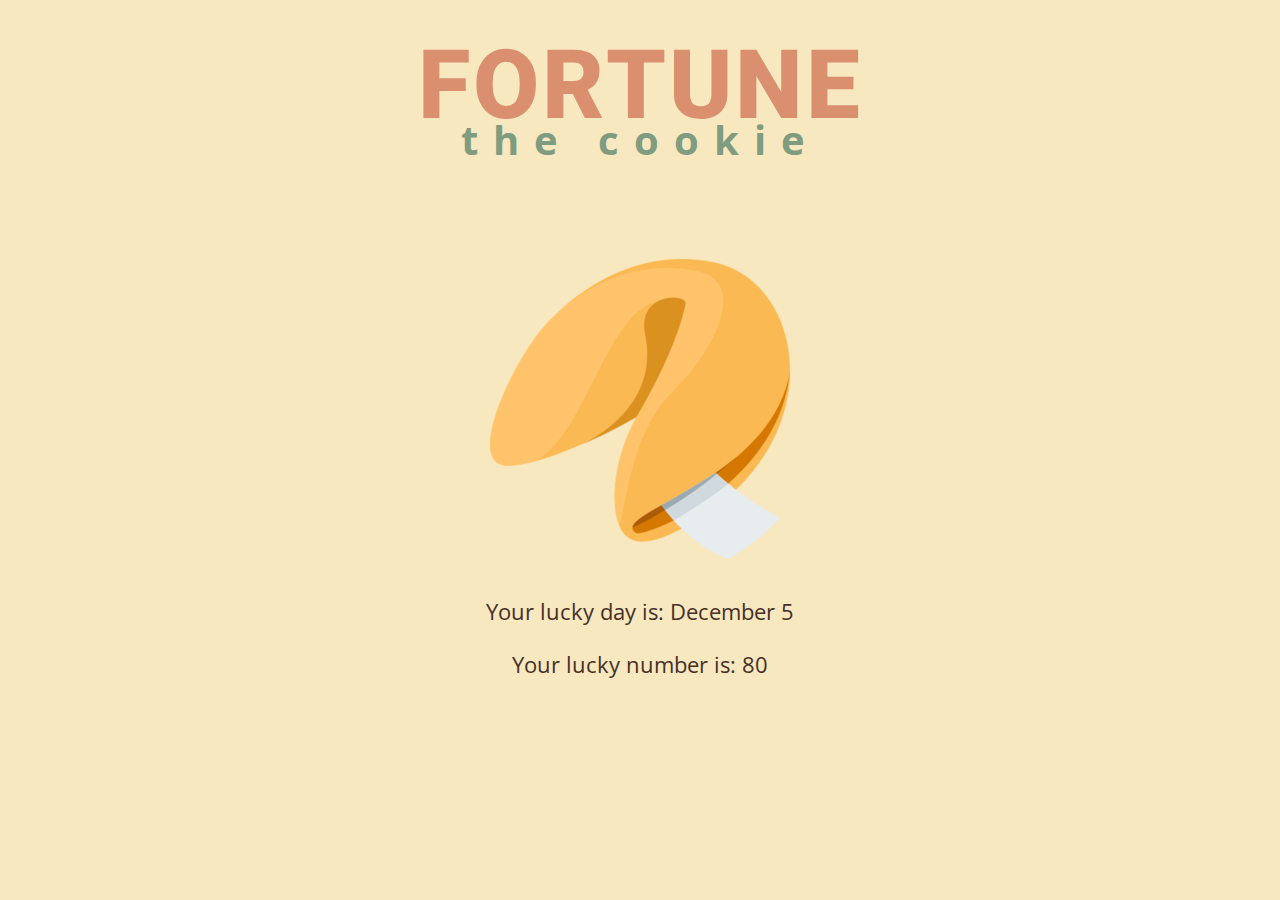
==== fortune-cookie.html @ 745e99c1 "Did some styling per group mood board, added placeholder image that shakes and displays fortune on c" ====
<!DOCTYPE html>
<html lang="en">
<head>
    <meta charset="UTF-8">
    <title>Your fortune awaits...</title>
    <link href="https://fonts.googleapis.com/css?family=Heebo:400,700,800,900|Open+Sans:300&display=swap" rel="stylesheet">
    <link rel="stylesheet" href="css/style.css">
</head>

<body>

<header>
    <h1>Fortune</h1>
    <h2>The Cookie</h2>
</header>

<main>
    <img id="default-cookie-pic" src="images/fortune-cookie-placeholder.png" alt="Fortune cookie that lightly shakes on hover">

    <p id="fortune"></p>
    <p id = "joke"></p>
    <p id = "answer"></p>
    <p id="randomDay"></p>
    <p id="number"></p>
</main>



    <!--Custom Script-->
    <script src="js/fortunes.js"></script>
<!--    <script src="js/random-jokes.js"></script>-->
    <script src="js/days.js"></script>
    <script src="js/lucky-numbers.js"></script>
</body>
</html>
---- css/style.css ----
* {
    box-sizing: border-box;
}

body, html {
    margin: 0;
    padding: 0;
    background-color: #f7e8bf;
    text-align: center;
    font-family: "Open Sans", sans-serif;
    color: #463028;
}

header h1 {
    text-transform: uppercase;
    font-family: 'Heebo', sans-serif;
    font-size: 6em;
    margin-bottom: 0;
    font-weight: 800;
    letter-spacing: 3px;
    color: #da8f6e;
    line-height: .5;
}

header h2 {
    text-transform: lowercase;
    font-family: 'Open Sans', sans-serif;
    margin-top: 0;
    letter-spacing: 15px;
    color: #809c80;
    font-size: 2.5em;
}

p {
    font-size: 1.4em;
}

#default-cookie-pic {
    margin-top: 3em;
}

#default-cookie-pic:hover {
    animation: shake .75s;
    animation-iteration-count: infinite;
    cursor: pointer;
    transition: 0.5s;
}

#fortune {
    display: none;
}

@keyframes shake {
    0% { transform: translate(1px, 1px) rotate(0deg); }
    10% { transform: translate(-1px, -2px) rotate(-1deg); }
    20% { transform: translate(-3px, 0px) rotate(1deg); }
    30% { transform: translate(3px, 2px) rotate(0deg); }
    40% { transform: translate(1px, -1px) rotate(1deg); }
    50% { transform: translate(-1px, 2px) rotate(-1deg); }
    60% { transform: translate(-3px, 1px) rotate(0deg); }
    70% { transform: translate(3px, 1px) rotate(-1deg); }
    80% { transform: translate(-1px, -1px) rotate(1deg); }
    90% { transform: translate(1px, 2px) rotate(0deg); }
    100% { transform: translate(1px, -2px) rotate(-1deg); }
}

#default-cookie-pic:active {
    
}



/* For phones and extra small screens */

@media screen and (max-width:575px) {
    #joke, #answer, #randomDay, #number {
        display: none;
    }

    #default-cookie-pic {
        width: 70%;
    }
}
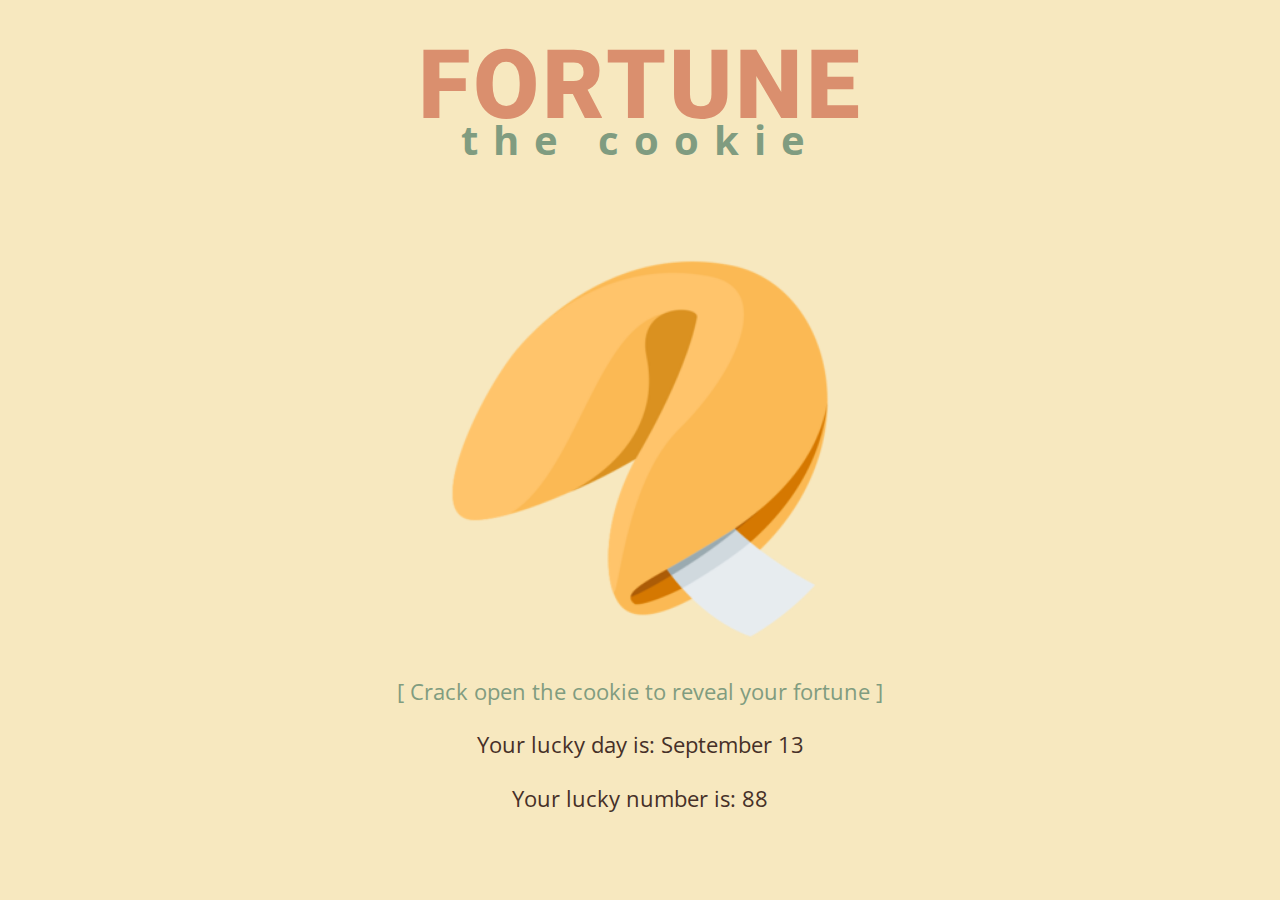
==== commit e7c30a7d: "Made fortune look like it is on a slip of paper, added instructions for user" ====
--- a/fortune-cookie.html
+++ b/fortune-cookie.html
@@ -16,8 +16,11 @@
 
 <main>
     <img id="default-cookie-pic" src="images/fortune-cookie-placeholder.png" alt="Fortune cookie that lightly shakes on hover">
+    <p id="default-instructions">[ Crack open the cookie to reveal your fortune ]</p>
 
     <p id="fortune"></p>
+    <p id="repeat-instructions">[ For a new fortune, click the cookie again ]</p>
+
     <p id = "joke"></p>
     <p id = "answer"></p>
     <p id="randomDay"></p>
--- a/css/style.css
+++ b/css/style.css
@@ -37,38 +37,66 @@
 
 #default-cookie-pic {
     margin-top: 3em;
+    max-width: 400px;
 }
 
 #default-cookie-pic:hover {
-    animation: shake .75s;
-    animation-iteration-count: infinite;
     cursor: pointer;
-    transition: 0.5s;
+    -webkit-animation-name: wiggle;
+    -ms-animation-name: wiggle;
+    -ms-animation-duration: 1000ms;
+    -webkit-animation-duration: 1000ms;
+    -webkit-animation-iteration-count: infinite;
+    -ms-animation-iteration-count: infinite;
+    -webkit-animation-timing-function: ease-in-out;
+    -ms-animation-timing-function: ease-in-out;
 }
 
 #fortune {
     display: none;
+    background-color: white;
+    padding: 40px;
+    border: 3px solid lightgray;
+    color: darkblue;
+    width: 80%;
+    font-weight: bold;
+    max-width: 700px;
+    font-size: 1.7em;
+    margin: 10px auto;
 }
 
-@keyframes shake {
-    0% { transform: translate(1px, 1px) rotate(0deg); }
-    10% { transform: translate(-1px, -2px) rotate(-1deg); }
-    20% { transform: translate(-3px, 0px) rotate(1deg); }
-    30% { transform: translate(3px, 2px) rotate(0deg); }
-    40% { transform: translate(1px, -1px) rotate(1deg); }
-    50% { transform: translate(-1px, 2px) rotate(-1deg); }
-    60% { transform: translate(-3px, 1px) rotate(0deg); }
-    70% { transform: translate(3px, 1px) rotate(-1deg); }
-    80% { transform: translate(-1px, -1px) rotate(1deg); }
-    90% { transform: translate(1px, 2px) rotate(0deg); }
-    100% { transform: translate(1px, -2px) rotate(-1deg); }
+#default-instructions {
+    color: #809c80;
 }
 
-#default-cookie-pic:active {
-    
+#repeat-instructions {
+    display: none;
+    color: #809c80;
 }
 
+@-webkit-keyframes wiggle {
+    0% {-webkit-transform: rotate(10deg);}
+    25% {-webkit-transform: rotate(-10deg);}
+    50% {-webkit-transform: rotate(20deg);}
+    75% {-webkit-transform: rotate(-5deg);}
+    100% {-webkit-transform: rotate(10deg);}
+}
 
+@-ms-keyframes wiggle {
+    0% {-ms-transform: rotate(1deg);}
+    25% {-ms-transform: rotate(-1deg);}
+    50% {-ms-transform: rotate(1.5deg);}
+    75% {-ms-transform: rotate(-5deg);}
+    100% {-ms-transform: rotate(0deg);}
+}
+
+@keyframes wiggle {
+    0% {transform: rotate(10deg);}
+    25% {transform: rotate(-10deg);}
+    50% {transform: rotate(20deg);}
+    75% {transform: rotate(-5deg);}
+    100% {transform: rotate(0deg);}
+}
 
 /* For phones and extra small screens */
 
@@ -77,6 +105,10 @@
         display: none;
     }
 
+    header h1 {
+    width: 95%;}
+}
+
     #default-cookie-pic {
         width: 70%;
     }
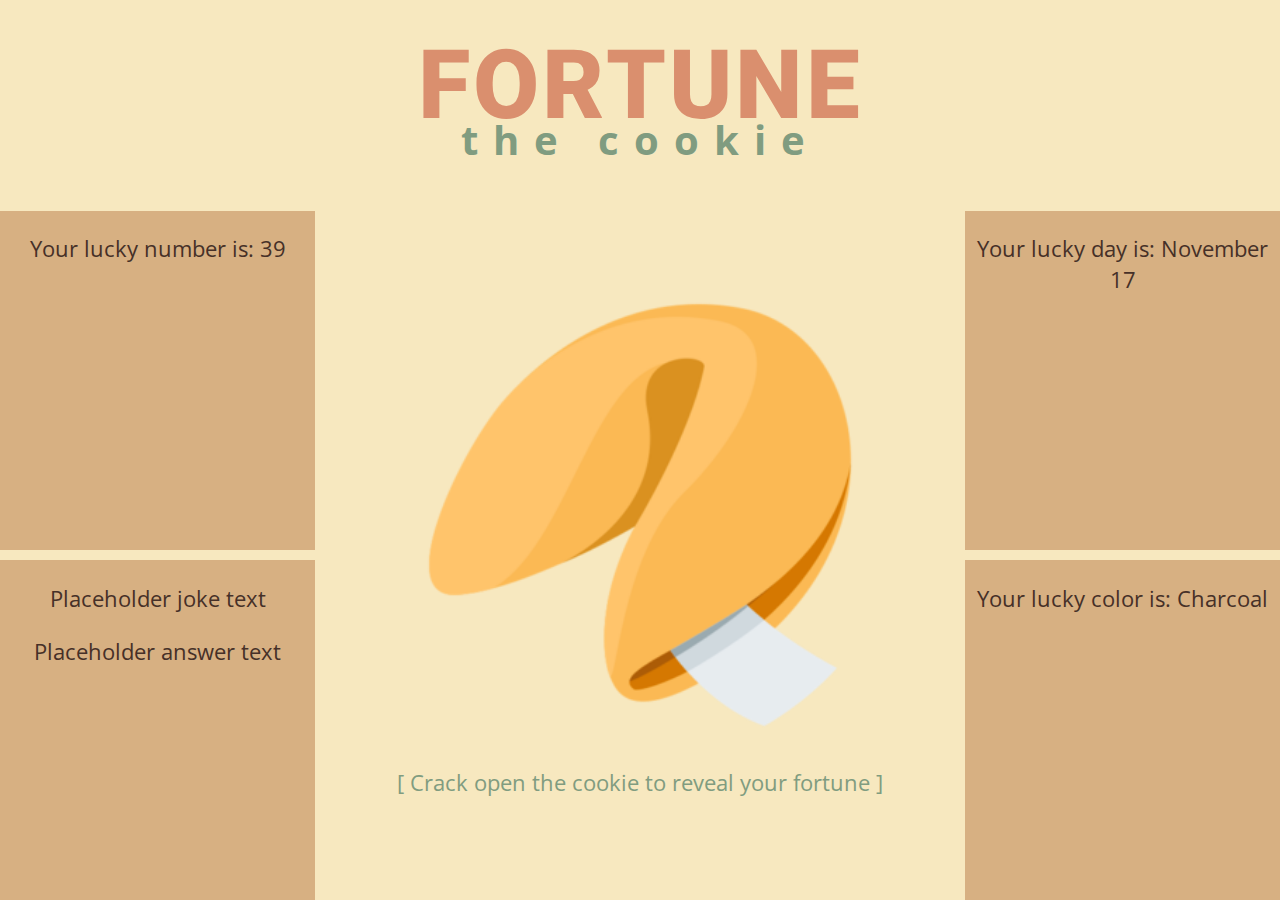
==== commit eb9e2e6d: "More styling and grid layout per wireframes" ====
--- a/fortune-cookie.html
+++ b/fortune-cookie.html
@@ -14,18 +14,36 @@
     <h2>The Cookie</h2>
 </header>
 
-<main>
+<!-- Main column -->
+
+<div id="main-col">
     <img id="default-cookie-pic" src="images/fortune-cookie-placeholder.png" alt="Fortune cookie that lightly shakes on hover">
     <p id="default-instructions">[ Crack open the cookie to reveal your fortune ]</p>
 
     <p id="fortune"></p>
     <p id="repeat-instructions">[ For a new fortune, click the cookie again ]</p>
+</div>
 
-    <p id = "joke"></p>
-    <p id = "answer"></p>
+
+<!-- Left column -->
+
+<div id="number-div">
+    <p id="number"></p>
+</div>
+<div id="joke-div">
+    <p id="joke">Placeholder joke text</p>
+    <p id="answer">Placeholder answer text</p>
+</div>
+
+
+<!-- Right column -->
+
+<div id="randomDay-div">
     <p id="randomDay"></p>
-    <p id="number"></p>
-</main>
+</div>
+<div id="color-div">
+    <p id="color"></p>
+</div>
 
 
 
@@ -34,5 +52,6 @@
 <!--    <script src="js/random-jokes.js"></script>-->
     <script src="js/days.js"></script>
     <script src="js/lucky-numbers.js"></script>
+    <script src="js/colors.js"></script>
 </body>
 </html>--- a/css/style.css
+++ b/css/style.css
@@ -9,6 +9,13 @@
     text-align: center;
     font-family: "Open Sans", sans-serif;
     color: #463028;
+}
+
+body {
+    display: inline-grid;
+    grid-gap: 10px;
+    height: 100vh;
+    width: 100vw;
 }
 
 header h1 {
@@ -31,15 +38,19 @@
     font-size: 2.5em;
 }
 
+header {
+    grid-area: 1 / 1 / 2 / -1;
+}
+
 p {
     font-size: 1.4em;
 }
 
 #default-cookie-pic {
-    margin-top: 3em;
-    max-width: 400px;
+    height:50vh;
 }
 
+/* Wiggle animations on hover over cookie image */
 #default-cookie-pic:hover {
     cursor: pointer;
     -webkit-animation-name: wiggle;
@@ -50,28 +61,6 @@
     -ms-animation-iteration-count: infinite;
     -webkit-animation-timing-function: ease-in-out;
     -ms-animation-timing-function: ease-in-out;
-}
-
-#fortune {
-    display: none;
-    background-color: white;
-    padding: 40px;
-    border: 3px solid lightgray;
-    color: darkblue;
-    width: 80%;
-    font-weight: bold;
-    max-width: 700px;
-    font-size: 1.7em;
-    margin: 10px auto;
-}
-
-#default-instructions {
-    color: #809c80;
-}
-
-#repeat-instructions {
-    display: none;
-    color: #809c80;
 }
 
 @-webkit-keyframes wiggle {
@@ -97,20 +86,106 @@
     75% {transform: rotate(-5deg);}
     100% {transform: rotate(0deg);}
 }
+/******** end of wiggle animation CSS *********/
 
-/* For phones and extra small screens */
+
+#fortune {
+    display: none;
+    background-color: white;
+    padding: 40px;
+    border: 3px solid lightgray;
+    color: darkblue;
+    width: 80%;
+    font-weight: bold;
+    max-width: 700px;
+    font-size: 1.7em;
+    margin: 10px auto;
+}
+
+#default-instructions {
+    color: #809c80;
+}
+
+#repeat-instructions {
+    display: none;
+    color: #809c80;
+}
+
+#joke-div, #number-div, #randomDay-div, #color-div {
+    background-color: #d7b082;
+}
+
+/* For phones and extra small screens (575px width and smaller) */
 
 @media screen and (max-width:575px) {
-    #joke, #answer, #randomDay, #number {
+    #joke, #answer, #randomDay, #number, #color {
         display: none;
     }
 
-    header h1 {
-    width: 95%;}
-}
+    body {
+        grid-template-rows: 1fr 3fr;
+        grid-template-columns: 1fr;
+    }
 
-    #default-cookie-pic {
-        width: 70%;
+    #main-col {
+        grid-area: 2 / 1 / 3 / -1 ;
+        margin: auto;
     }
 }
 
+/* For tablets and medium sized screens (576px - 991px) */
+
+@media screen and (min-width: 576px) and (max-width:991px) {
+    #randomDay, #color {
+         display: none;
+     }
+
+    body {
+        grid-template-rows: 1fr 2fr 2fr;
+        grid-template-columns: 2fr 4fr;
+    }
+
+    #number-div {
+        grid-area: 2 / 1 / 3 / 2;
+    }
+
+    #joke-div {
+        grid-area: 3 / 1 / 4 / 2;
+    }
+
+    #main-col {
+        grid-area: 2 / 2 / 4 / -1;
+        margin: auto;
+    }
+}
+
+/* For desktops and larger screens (992px and larger) */
+
+@media screen and (min-width: 992px) {
+
+    body {
+        grid-template-rows: 1fr 2fr 2fr;
+        grid-template-columns: 2fr 4fr 2fr;
+    }
+
+    #number-div {
+        grid-area: 2 / 1 / 3 / 2;
+    }
+
+    #joke-div {
+        grid-area: 3 / 1 / 4 / 2;
+    }
+
+    #main-col {
+        grid-area: 2 / 2 / 4 / 3;
+        margin: auto;
+    }
+
+    #randomDay-div {
+        grid-area: 2 / 3 / 3 / -1;
+    }
+
+    #color-div {
+        grid-area: 3 / 3 / 4 / -1;
+    }
+}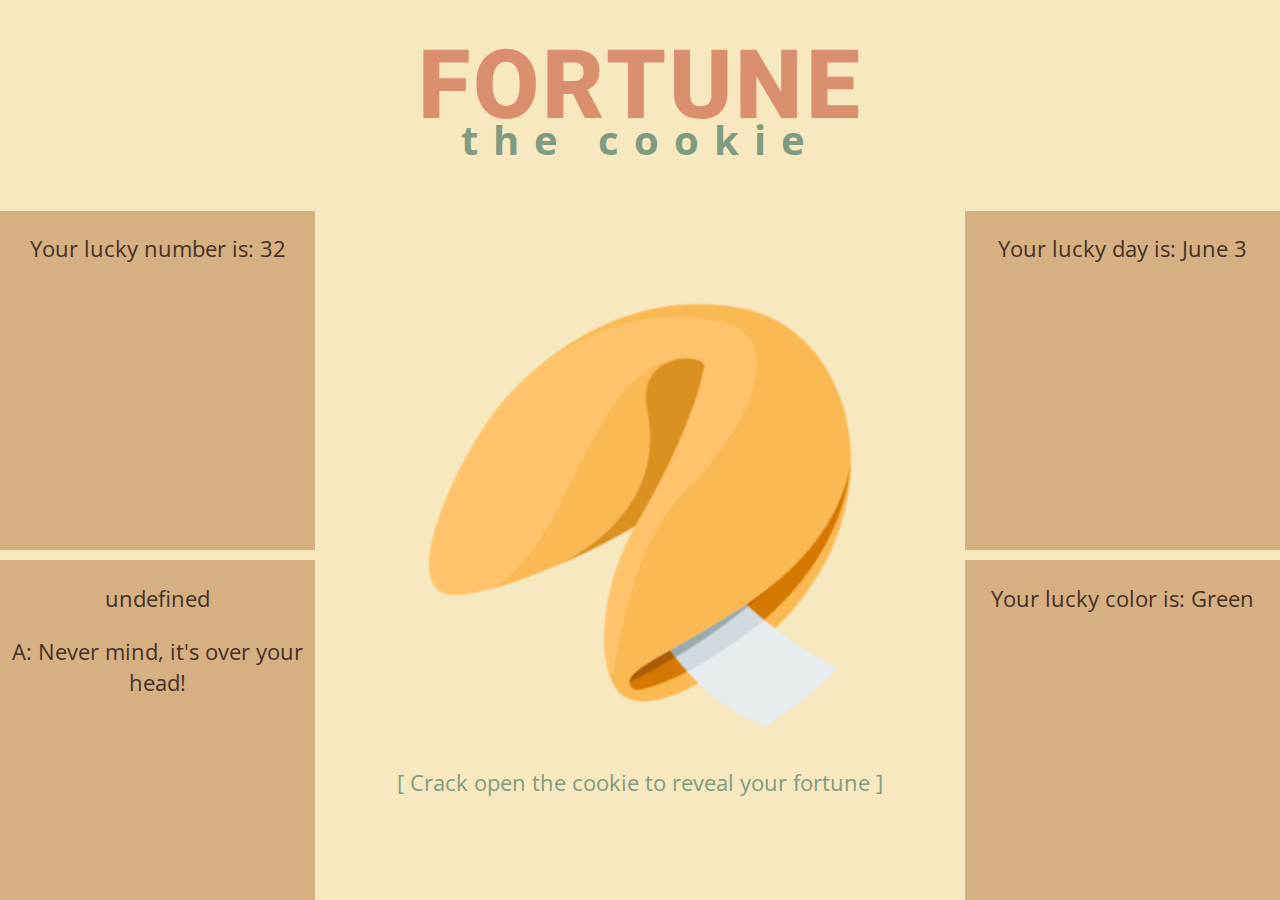
==== commit 989c66c8: "Random Jokes function created" ====
--- a/fortune-cookie.html
+++ b/fortune-cookie.html
@@ -31,8 +31,8 @@
     <p id="number"></p>
 </div>
 <div id="joke-div">
-    <p id="joke">Placeholder joke text</p>
-    <p id="answer">Placeholder answer text</p>
+    <p id="joke"></p>
+    <p id="answer"></p>
 </div>
 
 
@@ -49,7 +49,7 @@
 
     <!--Custom Script-->
     <script src="js/fortunes.js"></script>
-<!--    <script src="js/random-jokes.js"></script>-->
+    <script src="js/random-jokes.js"></script>
     <script src="js/days.js"></script>
     <script src="js/lucky-numbers.js"></script>
     <script src="js/colors.js"></script>
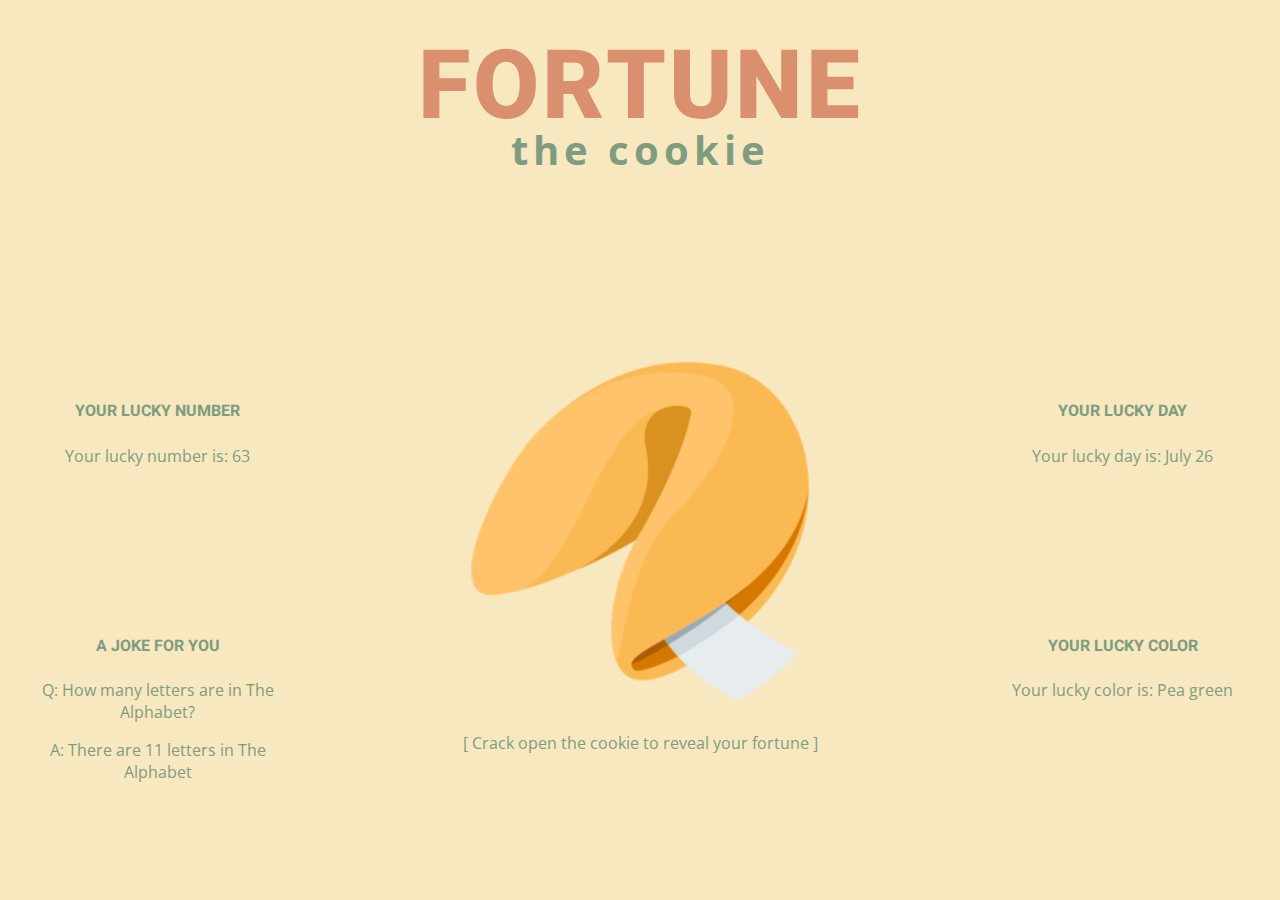
==== commit b09ec4e7: "Minor css adjustments" ====
--- a/fortune-cookie.html
+++ b/fortune-cookie.html
@@ -26,24 +26,28 @@
 
 
 <!-- Left column -->
+<section id="number-div">
+    <h4 class="section-headers">YOUR LUCKY NUMBER</h4>
+    <p id="number"></p>
+</section>
 
-<div id="number-div">
-    <p id="number"></p>
-</div>
-<div id="joke-div">
+<section id="joke-div">
+    <h4 class="section-headers">A JOKE FOR YOU</h4>
     <p id="joke"></p>
     <p id="answer"></p>
-</div>
+</section>
 
 
 <!-- Right column -->
+<section id="randomDay-div">
+    <h4 class="section-headers">YOUR LUCKY DAY</h4>
+    <p id="randomDay"></p>
+</section>
 
-<div id="randomDay-div">
-    <p id="randomDay"></p>
-</div>
-<div id="color-div">
+<section id="color-div">
+    <h4 class="section-headers">YOUR LUCKY COLOR</h4>
     <p id="color"></p>
-</div>
+</section>
 
 
 
--- a/css/style.css
+++ b/css/style.css
@@ -1,14 +1,21 @@
+
 * {
     box-sizing: border-box;
+    --lightest-color: #FCF7F7;
+    --header-color: #da8f6e;
+    --secondary-background-color: #d7b082;
+    --shadow-color: #463028;
+    --accent-color: #809c80;
+    --background-color: #F7E8BF;
 }
 
 body, html {
     margin: 0;
     padding: 0;
-    background-color: #f7e8bf;
+    background-color: var(--background-color);
     text-align: center;
     font-family: "Open Sans", sans-serif;
-    color: #463028;
+    color: var(--accent-color);
 }
 
 body {
@@ -25,16 +32,16 @@
     margin-bottom: 0;
     font-weight: 800;
     letter-spacing: 3px;
-    color: #da8f6e;
+    color: var(--header-color);
     line-height: .5;
 }
 
 header h2 {
     text-transform: lowercase;
     font-family: 'Open Sans', sans-serif;
-    margin-top: 0;
-    letter-spacing: 15px;
-    color: #809c80;
+    margin-top: 10px;
+    letter-spacing: 5px;
+    color: var(--accent-color);
     font-size: 2.5em;
 }
 
@@ -43,11 +50,26 @@
 }
 
 p {
-    font-size: 1.4em;
+    font-size: 1em;
+}
+
+.section-headers{
+    font-family: 'Heebo', sans-serif;
+    color: var(--accent-color);
+}
+
+#randomDay-div, #number-div{
+    padding: 10%;
+    margin-top: 40%;
+}
+
+#color-div, #joke-div{
+    padding: 10%;
+    margin-top: 5%;
 }
 
 #default-cookie-pic {
-    height:50vh;
+    height:40vh;
 }
 
 /* Wiggle animations on hover over cookie image */
@@ -57,7 +79,7 @@
     -ms-animation-name: wiggle;
     -ms-animation-duration: 1000ms;
     -webkit-animation-duration: 1000ms;
-    -webkit-animation-iteration-count: infinite;
+    -webkit-animation-iteration-count: 1;
     -ms-animation-iteration-count: infinite;
     -webkit-animation-timing-function: ease-in-out;
     -ms-animation-timing-function: ease-in-out;
@@ -91,29 +113,27 @@
 
 #fortune {
     display: none;
-    background-color: white;
+    background-color: var(--lightest-color);
     padding: 40px;
-    border: 3px solid lightgray;
-    color: darkblue;
+    /*border: 1px solid var(--header-color);*/
+    color: var(--accent-color);
     width: 80%;
     font-weight: bold;
     max-width: 700px;
     font-size: 1.7em;
     margin: 10px auto;
+    box-shadow: 0 0 10px var(--secondary-background-color);
 }
 
 #default-instructions {
-    color: #809c80;
+    color: var(--accent-color);
 }
 
 #repeat-instructions {
     display: none;
-    color: #809c80;
-}
-
-#joke-div, #number-div, #randomDay-div, #color-div {
-    background-color: #d7b082;
-}
+    color: var(--accent-color);
+}
+
 
 /* For phones and extra small screens (575px width and smaller) */
 
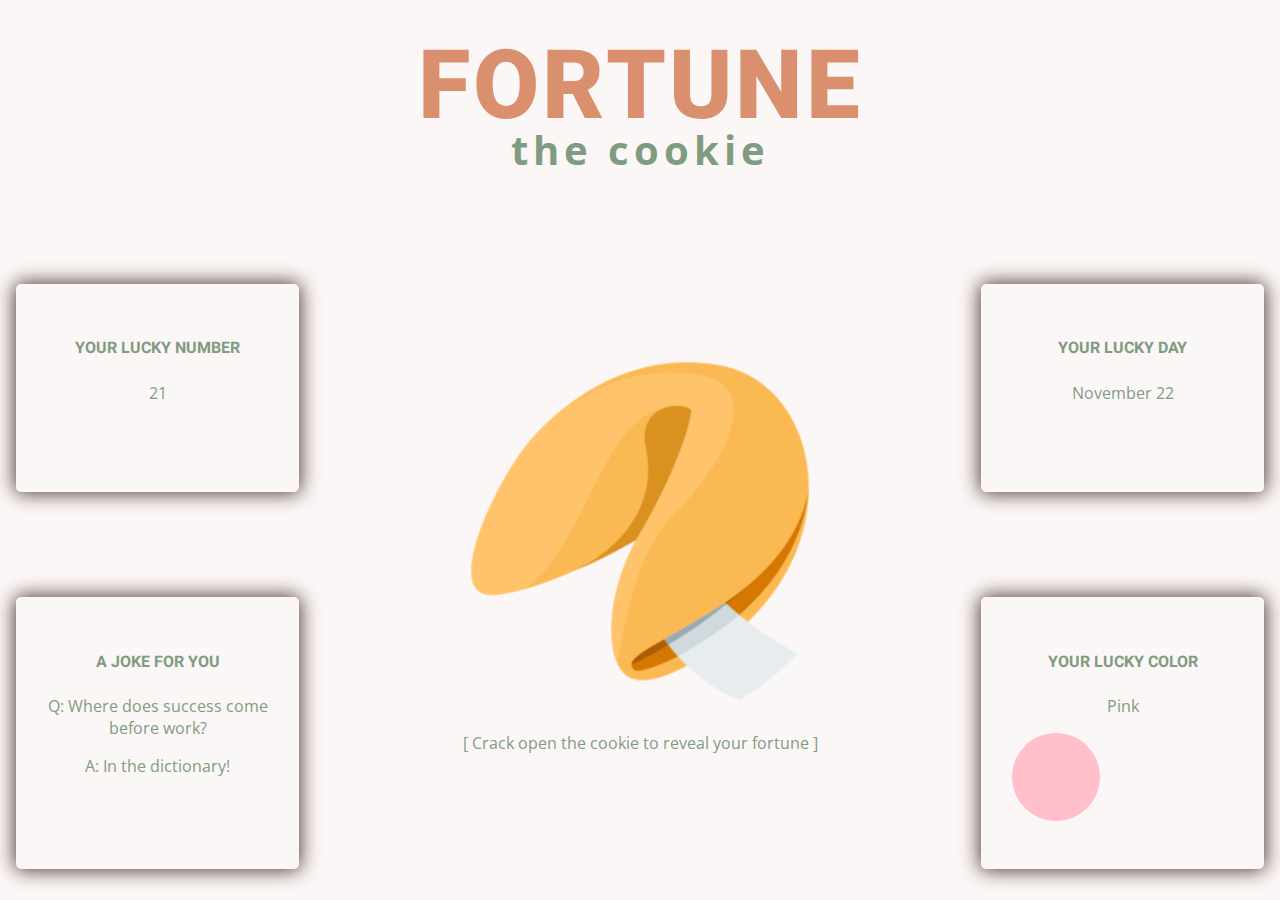
==== commit a8db9ccd: "Created a circle of color for the random color that changes based on the random color" ====
--- a/fortune-cookie.html
+++ b/fortune-cookie.html
@@ -47,6 +47,7 @@
 <section id="color-div">
     <h4 class="section-headers">YOUR LUCKY COLOR</h4>
     <p id="color"></p>
+    <div id="color-circle"></div>
 </section>
 
 
--- a/css/style.css
+++ b/css/style.css
@@ -12,7 +12,7 @@
 body, html {
     margin: 0;
     padding: 0;
-    background-color: var(--background-color);
+    background-color: var(--lightest-color);
     text-align: center;
     font-family: "Open Sans", sans-serif;
     color: var(--accent-color);
@@ -53,6 +53,8 @@
     font-size: 1em;
 }
 
+
+/*---------------"CARDS"-------------*/
 .section-headers{
     font-family: 'Heebo', sans-serif;
     color: var(--accent-color);
@@ -60,14 +62,46 @@
 
 #randomDay-div, #number-div{
     padding: 10%;
-    margin-top: 40%;
+    margin: 20% 5%;
+    transition: all 0.3s ease-out;
+    background-color: transparent;
+    border-radius: 5px;
+    box-shadow: 0 0 20px 1px var(--shadow-color);
 }
 
 #color-div, #joke-div{
     padding: 10%;
-    margin-top: 5%;
-}
-
+    margin: 10% 5%;
+    transition: all 0.3s ease-out;
+    background-color: transparent;
+    border-radius: 5px;
+    box-shadow: 0 0 20px 1px var(--shadow-color);
+}
+#randomDay-div:hover, #number-div:hover{
+    padding: 10%;
+    margin: 20% 5%;
+    box-shadow: 0 0 30px 5px var(--shadow-color);
+    transform: translateY(-5px) scale(1.005) translateZ(0);
+}
+
+#color-div:hover, #joke-div:hover{
+    padding: 10%;
+    margin: 10% 5%;
+    box-shadow: 0 0 30px 5px var(--shadow-color);
+    transform: translateY(-5px) scale(1.005) translateZ(0);
+}
+
+#color-circle{
+    height: 50px;
+    width: 50px;
+    padding: 20%;
+    border-radius: 50%;
+    background-color: var(--accent-color);
+    color: var(--accent-color);
+}
+
+
+/*---------------COOKIE-------------*/
 #default-cookie-pic {
     height:40vh;
 }
@@ -111,18 +145,19 @@
 /******** end of wiggle animation CSS *********/
 
 
+/*---------------"FORTUNE CARD"-------------*/
 #fortune {
     display: none;
-    background-color: var(--lightest-color);
     padding: 40px;
-    /*border: 1px solid var(--header-color);*/
     color: var(--accent-color);
     width: 80%;
     font-weight: bold;
     max-width: 700px;
     font-size: 1.7em;
     margin: 10px auto;
-    box-shadow: 0 0 10px var(--secondary-background-color);
+    background-color: var(--lightest-color);
+    border-radius: 5px;
+    box-shadow: 0 0 20px 1px var(--shadow-color);
 }
 
 #default-instructions {
@@ -135,51 +170,56 @@
 }
 
 
-/* For phones and extra small screens (575px width and smaller) */
+/* ---------------------------SMALL SCREEN SIZES (575px width and smaller)------------------------ */
 
 @media screen and (max-width:575px) {
-    #joke, #answer, #randomDay, #number, #color {
-        display: none;
-    }
 
     body {
         grid-template-rows: 1fr 3fr;
         grid-template-columns: 1fr;
-    }
-
-    #main-col {
         grid-area: 2 / 1 / 3 / -1 ;
         margin: auto;
     }
 }
 
-/* For tablets and medium sized screens (576px - 991px) */
+/* ---------------------------MEDIUM SCREEN SIZES (576px - 991px)---------------------------- */
 
 @media screen and (min-width: 576px) and (max-width:991px) {
-    #randomDay, #color {
-         display: none;
-     }
 
     body {
         grid-template-rows: 1fr 2fr 2fr;
         grid-template-columns: 2fr 4fr;
+
     }
 
     #number-div {
         grid-area: 2 / 1 / 3 / 2;
+
     }
 
     #joke-div {
         grid-area: 3 / 1 / 4 / 2;
+
+    }
+
+    #randomDay-div {
+        grid-area: 2 / 3 / 3 / -1;
+
+    }
+
+    #color-div {
+        grid-area: 3 / 3 / 4 / -1;
+
     }
 
     #main-col {
         grid-area: 2 / 2 / 4 / -1;
         margin: auto;
-    }
-}
-
-/* For desktops and larger screens (992px and larger) */
+
+    }
+}
+
+/* ---------------------------LARGE SCREEN SIZES (992px and larger)--------------------------- */
 
 @media screen and (min-width: 992px) {
 
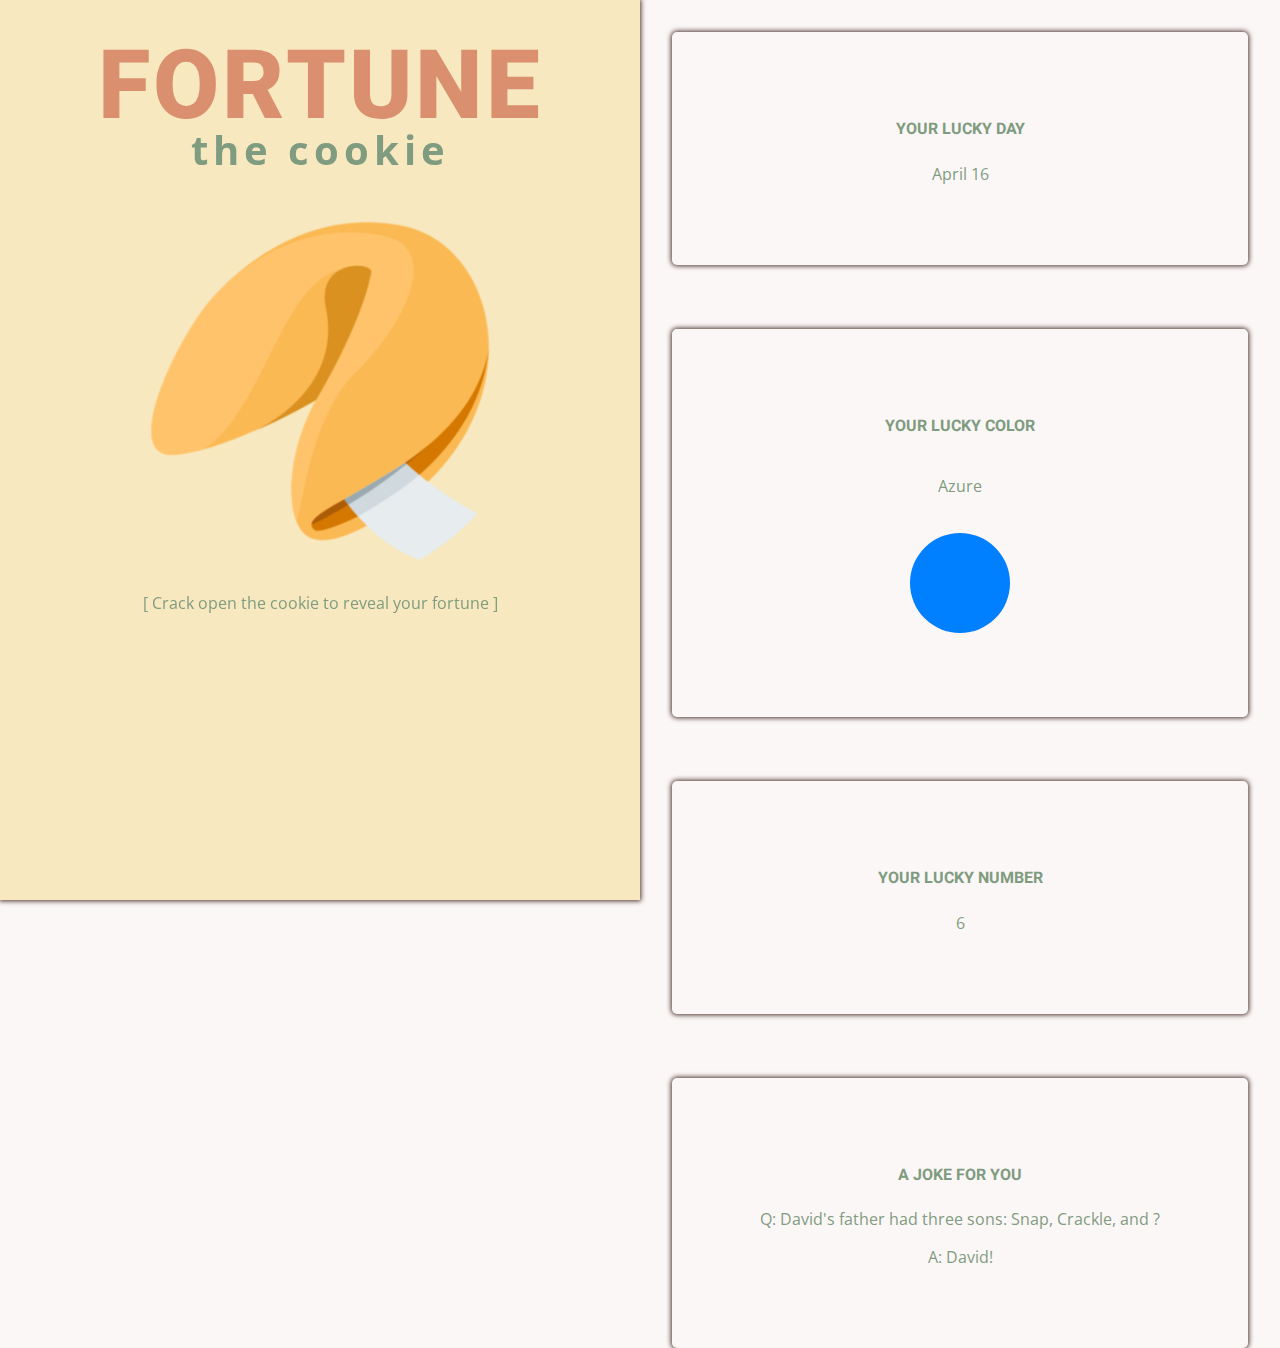
==== commit e44ad9c9: "Altered the grid layout for the large screen size" ====
--- a/fortune-cookie.html
+++ b/fortune-cookie.html
@@ -9,19 +9,22 @@
 
 <body>
 
-<header>
-    <h1>Fortune</h1>
-    <h2>The Cookie</h2>
-</header>
+<div id="left-col">
+    <header>
+        <h1>Fortune</h1>
+        <h2>The Cookie</h2>
+    </header>
 
-<!-- Main column -->
+    <!-- Main column -->
 
-<div id="main-col">
-    <img id="default-cookie-pic" src="images/fortune-cookie-placeholder.png" alt="Fortune cookie that lightly shakes on hover">
-    <p id="default-instructions">[ Crack open the cookie to reveal your fortune ]</p>
+    <div id="main-col">
+        <img id="default-cookie-pic" src="images/fortune-cookie-placeholder.png"
+             alt="Fortune cookie that lightly shakes on hover">
+        <p id="default-instructions">[ Crack open the cookie to reveal your fortune ]</p>
 
-    <p id="fortune"></p>
-    <p id="repeat-instructions">[ For a new fortune, click the cookie again ]</p>
+        <p id="fortune"></p>
+        <p id="repeat-instructions">[ For a new fortune, click the cookie again ]</p>
+    </div>
 </div>
 
 
--- a/css/style.css
+++ b/css/style.css
@@ -46,13 +46,23 @@
 }
 
 header {
-    grid-area: 1 / 1 / 2 / -1;
+    /*grid-area: 1 / 1 / 2 / -1;*/
+    grid-area: 1 / 1 / 2 / 3;
 }
 
 p {
     font-size: 1em;
 }
 
+#left-col{
+    position: fixed;
+    /*top: 100px;*/
+    /*left: 100px;*/
+    height: 100vh;
+    width: 50%;
+    background-color: var(--background-color);
+    box-shadow: 0 0 5px 1px var(--shadow-color);
+}
 
 /*---------------"CARDS"-------------*/
 .section-headers{
@@ -62,42 +72,48 @@
 
 #randomDay-div, #number-div{
     padding: 10%;
-    margin: 20% 5%;
+    margin: 5% 5%;
     transition: all 0.3s ease-out;
     background-color: transparent;
     border-radius: 5px;
-    box-shadow: 0 0 20px 1px var(--shadow-color);
+    box-shadow: 0 0 5px 1px var(--shadow-color);
 }
 
 #color-div, #joke-div{
     padding: 10%;
-    margin: 10% 5%;
+    margin: 5% 5%;
     transition: all 0.3s ease-out;
     background-color: transparent;
     border-radius: 5px;
-    box-shadow: 0 0 20px 1px var(--shadow-color);
+    box-shadow: 0 0 5px 1px var(--shadow-color);
 }
 #randomDay-div:hover, #number-div:hover{
     padding: 10%;
-    margin: 20% 5%;
+    margin: 5% 5%;
     box-shadow: 0 0 30px 5px var(--shadow-color);
     transform: translateY(-5px) scale(1.005) translateZ(0);
 }
 
 #color-div:hover, #joke-div:hover{
     padding: 10%;
-    margin: 10% 5%;
+    margin: 5% 5%;
     box-shadow: 0 0 30px 5px var(--shadow-color);
     transform: translateY(-5px) scale(1.005) translateZ(0);
 }
 
 #color-circle{
-    height: 50px;
-    width: 50px;
-    padding: 20%;
+    height: 100px;
+    width: 100px;
+    margin: 20px;
     border-radius: 50%;
     background-color: var(--accent-color);
     color: var(--accent-color);
+}
+
+#color-div{
+    display: flex;
+    flex-direction: column;
+    align-items: center;
 }
 
 
@@ -157,7 +173,7 @@
     margin: 10px auto;
     background-color: var(--lightest-color);
     border-radius: 5px;
-    box-shadow: 0 0 20px 1px var(--shadow-color);
+    /*box-shadow: 0 0 5px 1px var(--shadow-color);*/
 }
 
 #default-instructions {
@@ -187,65 +203,87 @@
 @media screen and (min-width: 576px) and (max-width:991px) {
 
     body {
-        grid-template-rows: 1fr 2fr 2fr;
-        grid-template-columns: 2fr 4fr;
-
+        /*grid-template-rows: 1fr 2fr 2fr;*/
+        /*grid-template-columns: 2fr 4fr 2fr;*/
+
+        display: grid;
+        grid-template-columns: repeat(4, 1fr);
+        grid-template-rows: repeat(4, 1fr);
+        grid-column-gap: 0px;
+        grid-row-gap: 0px;
     }
 
     #number-div {
-        grid-area: 2 / 1 / 3 / 2;
-
+        /*grid-area: 2 / 1 / 3 / 2;*/
+        grid-area: 3 / 3 / 4 / 5;
     }
 
     #joke-div {
-        grid-area: 3 / 1 / 4 / 2;
+        /*grid-area: 3 / 1 / 4 / 2;*/
+        grid-area: 4 / 3 / 5 / 5;
+    }
+
+    #main-col {
+        /*grid-area: 2 / 2 / 4 / 3;*/
+        /*margin: auto;*/
+        grid-area: 2 / 1 / 5 / 3;
+        /*position: fixed;*/
+
 
     }
 
     #randomDay-div {
-        grid-area: 2 / 3 / 3 / -1;
-
+        /*grid-area: 2 / 3 / 3 / -1;*/
+        grid-area: 1 / 3 / 2 / 5;
     }
 
     #color-div {
-        grid-area: 3 / 3 / 4 / -1;
-
+        /*grid-area: 3 / 3 / 4 / -1;*/
+        grid-area: 2 / 3 / 3 / 5;
+    }
+}
+
+/* ---------------------------LARGE SCREEN SIZES (992px and larger)--------------------------- */
+
+@media screen and (min-width: 992px) {
+
+    body {
+        /*grid-template-rows: 1fr 2fr 2fr;*/
+        /*grid-template-columns: 2fr 4fr 2fr;*/
+
+        display: grid;
+        grid-template-columns: repeat(4, 1fr);
+        grid-template-rows: repeat(4, 1fr);
+        grid-column-gap: 0px;
+        grid-row-gap: 0px;
+    }
+
+    #number-div {
+        /*grid-area: 2 / 1 / 3 / 2;*/
+        grid-area: 3 / 3 / 4 / 5;
+    }
+
+    #joke-div {
+        /*grid-area: 3 / 1 / 4 / 2;*/
+        grid-area: 4 / 3 / 5 / 5;
     }
 
     #main-col {
-        grid-area: 2 / 2 / 4 / -1;
-        margin: auto;
-
-    }
-}
-
-/* ---------------------------LARGE SCREEN SIZES (992px and larger)--------------------------- */
-
-@media screen and (min-width: 992px) {
-
-    body {
-        grid-template-rows: 1fr 2fr 2fr;
-        grid-template-columns: 2fr 4fr 2fr;
-    }
-
-    #number-div {
-        grid-area: 2 / 1 / 3 / 2;
-    }
-
-    #joke-div {
-        grid-area: 3 / 1 / 4 / 2;
-    }
-
-    #main-col {
-        grid-area: 2 / 2 / 4 / 3;
-        margin: auto;
+        /*grid-area: 2 / 2 / 4 / 3;*/
+        /*margin: auto;*/
+        grid-area: 2 / 1 / 5 / 3;
+        /*position: fixed;*/
+
+
     }
 
     #randomDay-div {
-        grid-area: 2 / 3 / 3 / -1;
+        /*grid-area: 2 / 3 / 3 / -1;*/
+        grid-area: 1 / 3 / 2 / 5;
     }
 
     #color-div {
-        grid-area: 3 / 3 / 4 / -1;
+        /*grid-area: 3 / 3 / 4 / -1;*/
+        grid-area: 2 / 3 / 3 / 5;
     }
 }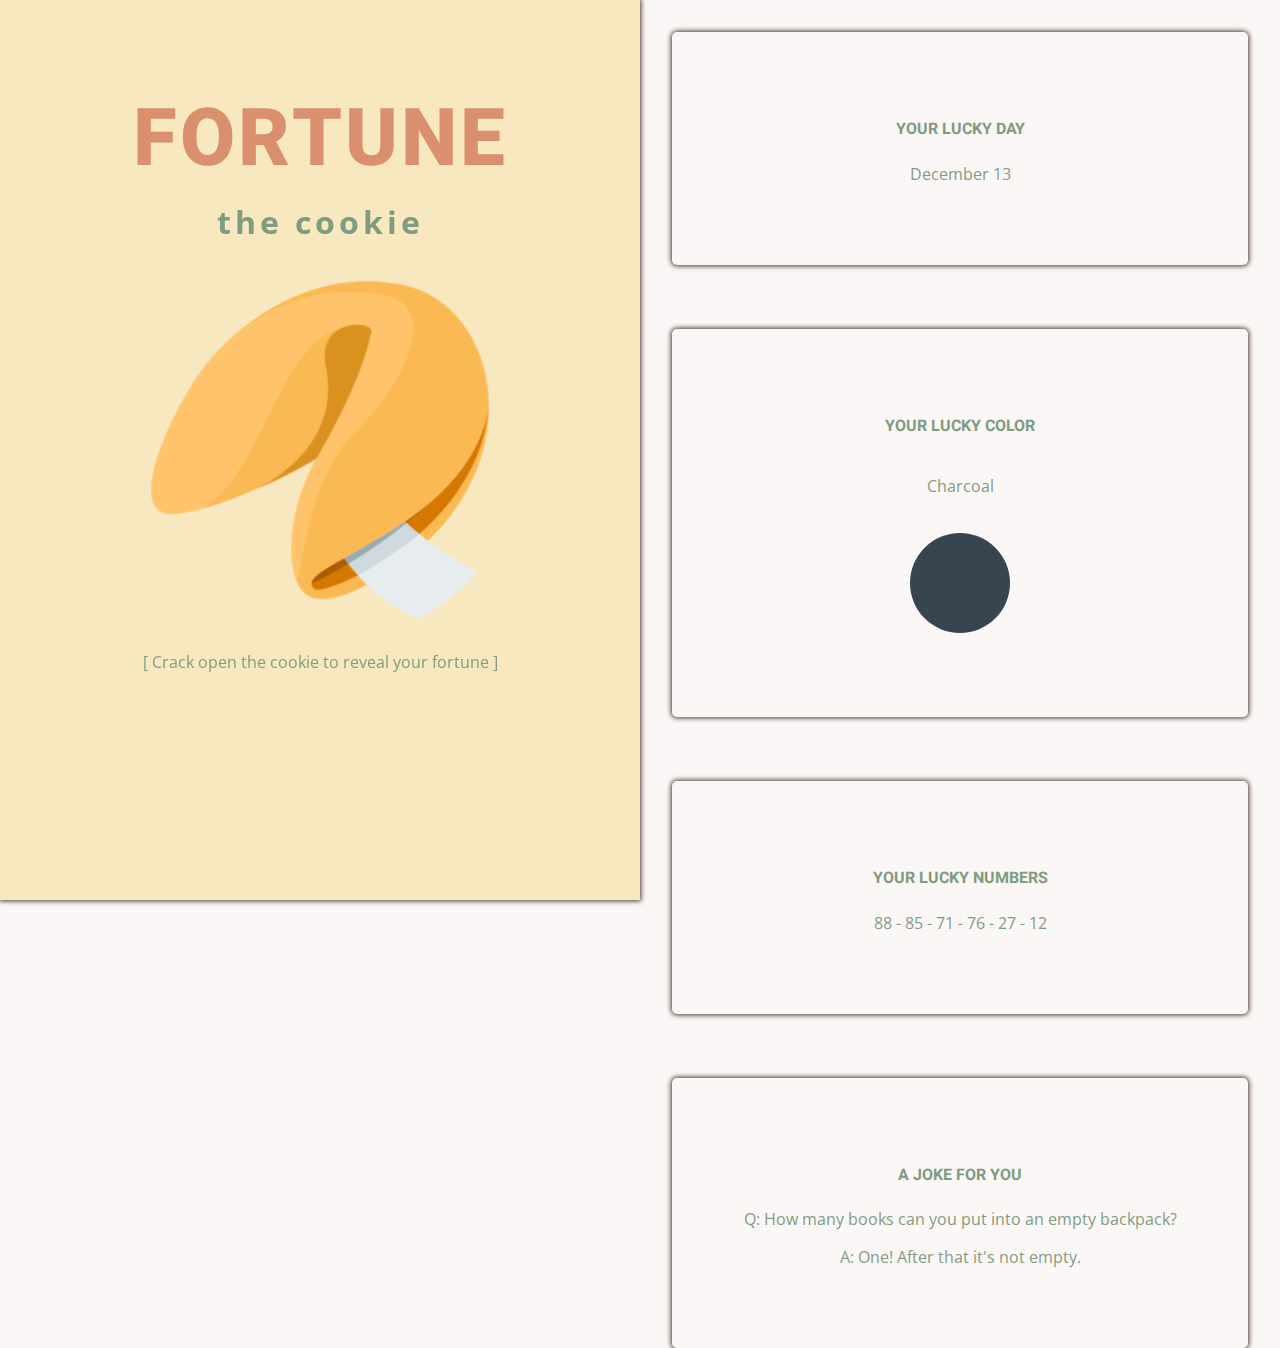
==== commit 7a79ab51: "Altered the random lucky numbers to produce lotto ticket numbers" ====
--- a/fortune-cookie.html
+++ b/fortune-cookie.html
@@ -30,7 +30,7 @@
 
 <!-- Left column -->
 <section id="number-div">
-    <h4 class="section-headers">YOUR LUCKY NUMBER</h4>
+    <h4 class="section-headers">YOUR LUCKY NUMBERS</h4>
     <p id="number"></p>
 </section>
 
--- a/css/style.css
+++ b/css/style.css
@@ -43,11 +43,6 @@
     letter-spacing: 5px;
     color: var(--accent-color);
     font-size: 2.5em;
-}
-
-header {
-    /*grid-area: 1 / 1 / 2 / -1;*/
-    grid-area: 1 / 1 / 2 / 3;
 }
 
 p {
@@ -173,7 +168,6 @@
     margin: 10px auto;
     background-color: var(--lightest-color);
     border-radius: 5px;
-    /*box-shadow: 0 0 5px 1px var(--shadow-color);*/
 }
 
 #default-instructions {
@@ -191,11 +185,75 @@
 @media screen and (max-width:575px) {
 
     body {
-        grid-template-rows: 1fr 3fr;
+        display: grid;
         grid-template-columns: 1fr;
-        grid-area: 2 / 1 / 3 / -1 ;
-        margin: auto;
-    }
+        grid-template-rows: repeat(6, 1fr);
+        grid-column-gap: 0px;
+        grid-row-gap: 0px;
+    }
+
+    #number-div {
+        grid-area: 5 / 1 / 6 / 2;
+    }
+
+    #joke-div {
+        grid-area: 6 / 1 / 7 / 2;
+    }
+
+    #main-col {
+        grid-area: 2 / 1 / 3 / 2;;
+    }
+
+    #randomDay-div {
+        grid-area: 3 / 1 / 4 / 2;
+    }
+
+    #color-div {
+        grid-area: 4 / 1 / 5 / 2;
+    }
+    header{
+        grid-area: 1 / 1 / 2 / 3;
+        margin-top: 10%;
+    }
+
+    .parent {
+        display: grid;
+        grid-template-columns: 1fr;
+        grid-template-rows: repeat(6, 1fr);
+        grid-column-gap: 0px;
+        grid-row-gap: 0px;
+    }
+
+    #left-col{
+        position: static;
+        width: auto;
+        height: auto;
+    }
+
+    header h1 {
+        text-transform: uppercase;
+        font-family: 'Heebo', sans-serif;
+        font-size: 4em;
+        margin-bottom: 0;
+        font-weight: 800;
+        letter-spacing: 1px;
+        color: var(--header-color);
+        line-height: .5;
+    }
+
+    header h2 {
+        text-transform: lowercase;
+        font-family: 'Open Sans', sans-serif;
+        margin-top: 10px;
+        letter-spacing: 2px;
+        color: var(--accent-color);
+        font-size: 2em;
+    }
+
+    #default-cookie-pic {
+        height:20vh;
+    }
+
 }
 
 /* ---------------------------MEDIUM SCREEN SIZES (576px - 991px)---------------------------- */
@@ -203,9 +261,6 @@
 @media screen and (min-width: 576px) and (max-width:991px) {
 
     body {
-        /*grid-template-rows: 1fr 2fr 2fr;*/
-        /*grid-template-columns: 2fr 4fr 2fr;*/
-
         display: grid;
         grid-template-columns: repeat(4, 1fr);
         grid-template-rows: repeat(4, 1fr);
@@ -214,43 +269,59 @@
     }
 
     #number-div {
-        /*grid-area: 2 / 1 / 3 / 2;*/
         grid-area: 3 / 3 / 4 / 5;
     }
 
     #joke-div {
-        /*grid-area: 3 / 1 / 4 / 2;*/
         grid-area: 4 / 3 / 5 / 5;
     }
 
     #main-col {
-        /*grid-area: 2 / 2 / 4 / 3;*/
-        /*margin: auto;*/
         grid-area: 2 / 1 / 5 / 3;
-        /*position: fixed;*/
-
-
     }
 
     #randomDay-div {
-        /*grid-area: 2 / 3 / 3 / -1;*/
         grid-area: 1 / 3 / 2 / 5;
     }
 
     #color-div {
-        /*grid-area: 3 / 3 / 4 / -1;*/
         grid-area: 2 / 3 / 3 / 5;
     }
-}
-
+
+    header h1 {
+        text-transform: uppercase;
+        font-family: 'Heebo', sans-serif;
+        font-size: 3.5em;
+        margin-bottom: 0;
+        font-weight: 800;
+        letter-spacing: 1px;
+        color: var(--header-color);
+        line-height: .5;
+    }
+
+    header h2 {
+        text-transform: lowercase;
+        font-family: 'Open Sans', sans-serif;
+        margin-top: 10px;
+        letter-spacing: 2px;
+        color: var(--accent-color);
+        font-size: 2em;
+    }
+
+    header{
+        margin-top: 50%;
+    }
+
+    #default-cookie-pic {
+        height:20vh;
+    }
+
+}
 /* ---------------------------LARGE SCREEN SIZES (992px and larger)--------------------------- */
 
 @media screen and (min-width: 992px) {
 
     body {
-        /*grid-template-rows: 1fr 2fr 2fr;*/
-        /*grid-template-columns: 2fr 4fr 2fr;*/
-
         display: grid;
         grid-template-columns: repeat(4, 1fr);
         grid-template-rows: repeat(4, 1fr);
@@ -259,31 +330,46 @@
     }
 
     #number-div {
-        /*grid-area: 2 / 1 / 3 / 2;*/
         grid-area: 3 / 3 / 4 / 5;
     }
 
     #joke-div {
-        /*grid-area: 3 / 1 / 4 / 2;*/
         grid-area: 4 / 3 / 5 / 5;
     }
 
     #main-col {
-        /*grid-area: 2 / 2 / 4 / 3;*/
-        /*margin: auto;*/
         grid-area: 2 / 1 / 5 / 3;
-        /*position: fixed;*/
-
-
     }
 
     #randomDay-div {
-        /*grid-area: 2 / 3 / 3 / -1;*/
         grid-area: 1 / 3 / 2 / 5;
     }
 
     #color-div {
-        /*grid-area: 3 / 3 / 4 / -1;*/
         grid-area: 2 / 3 / 3 / 5;
     }
+    header {
+        grid-area: 1 / 1 / 2 / 3;
+    }
+
+    header h1 {
+        text-transform: uppercase;
+        font-family: 'Heebo', sans-serif;
+        font-size: 5em;
+        margin-top: 120px;
+        margin-bottom: 0;
+        font-weight: 800;
+        letter-spacing: 3px;
+        color: var(--header-color);
+        line-height: .5;
+    }
+
+    header h2 {
+        text-transform: lowercase;
+        font-family: 'Open Sans', sans-serif;
+        margin-top: 40px;
+        letter-spacing: 4px;
+        color: var(--accent-color);
+        font-size: 2em;
+    }
 }